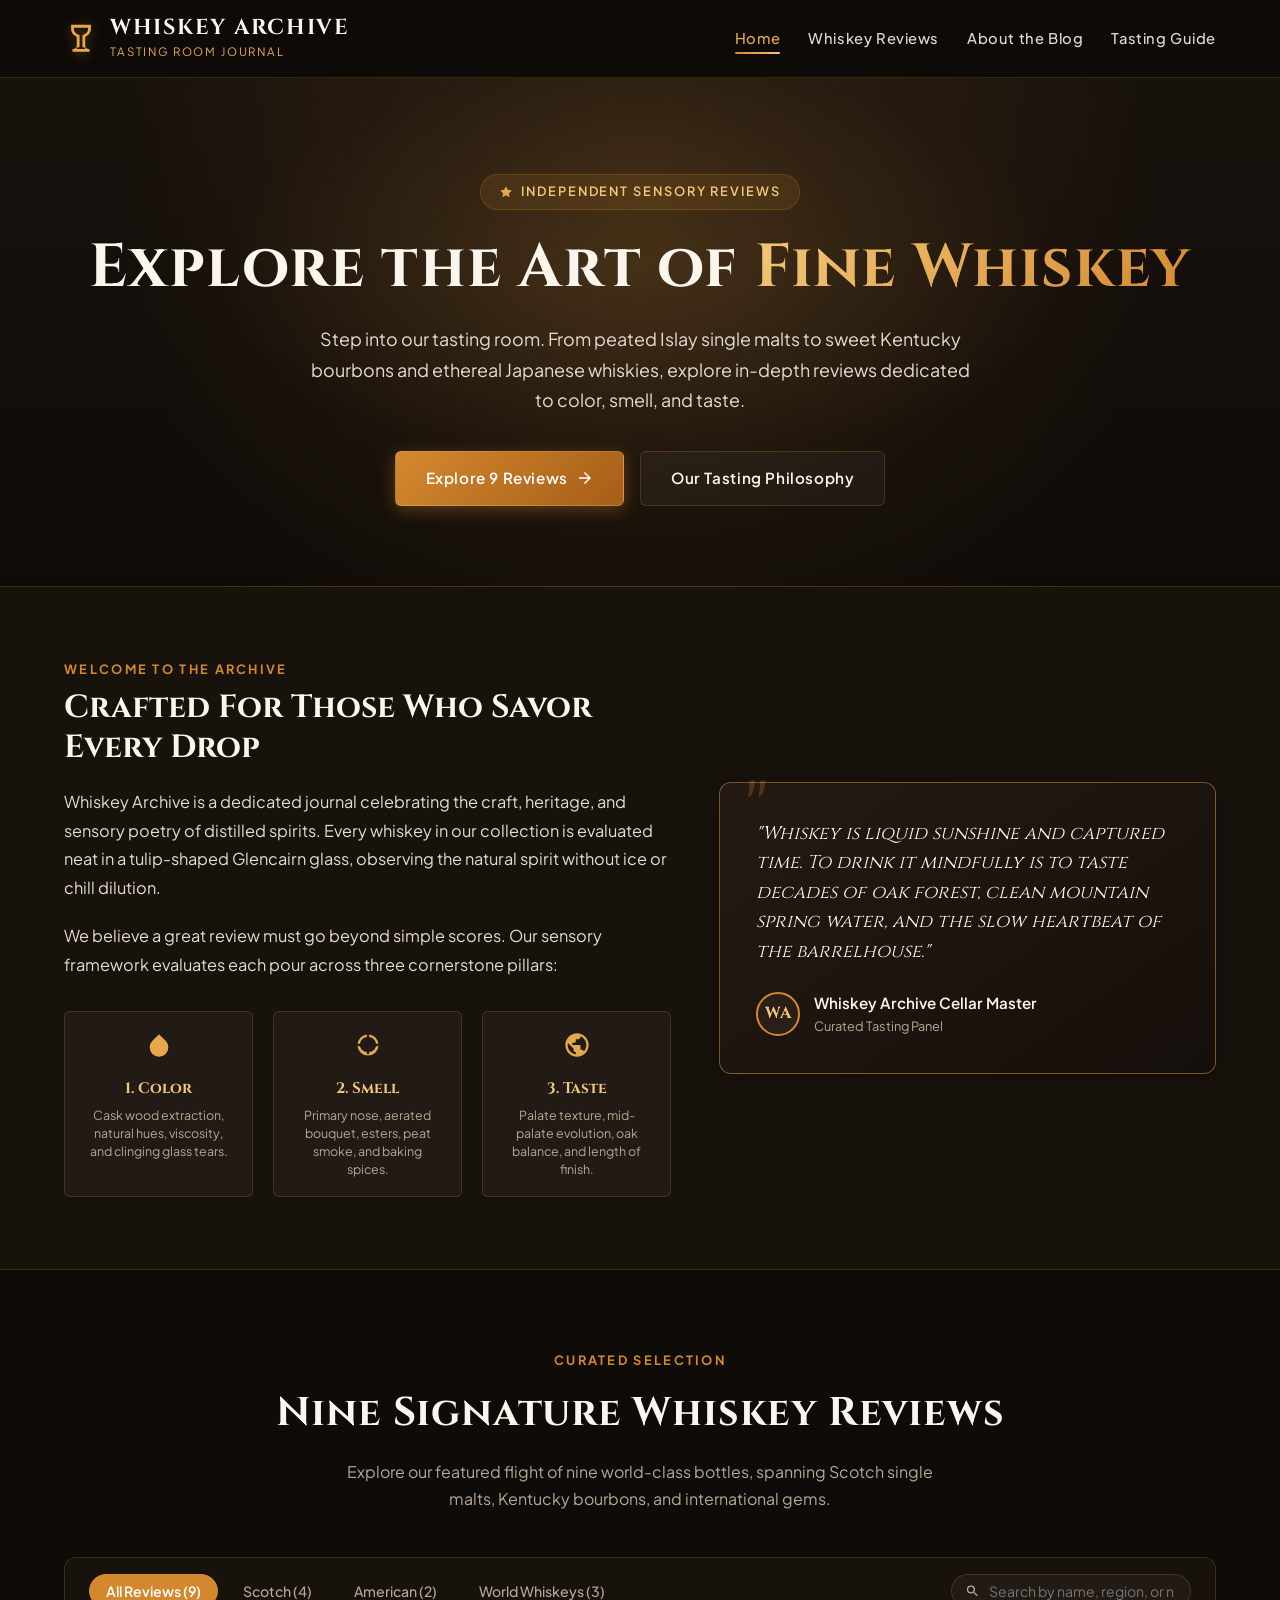
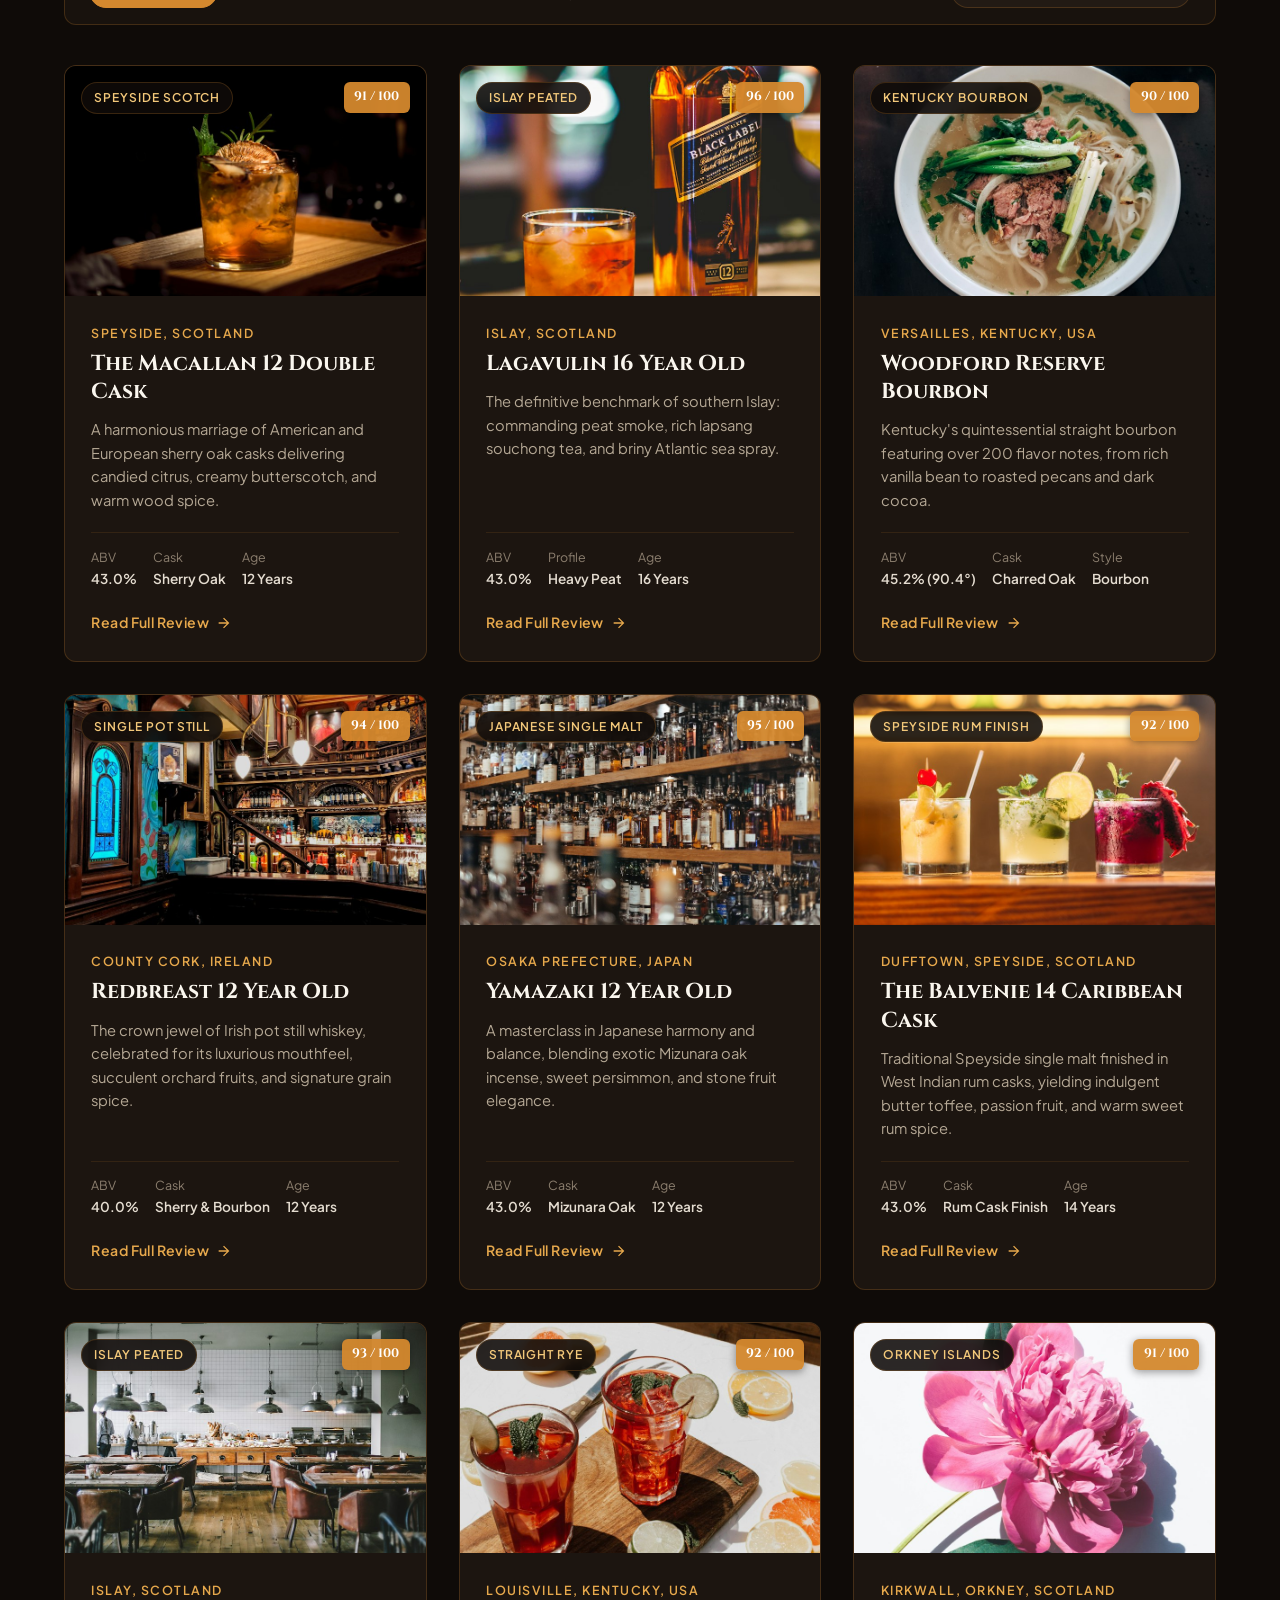
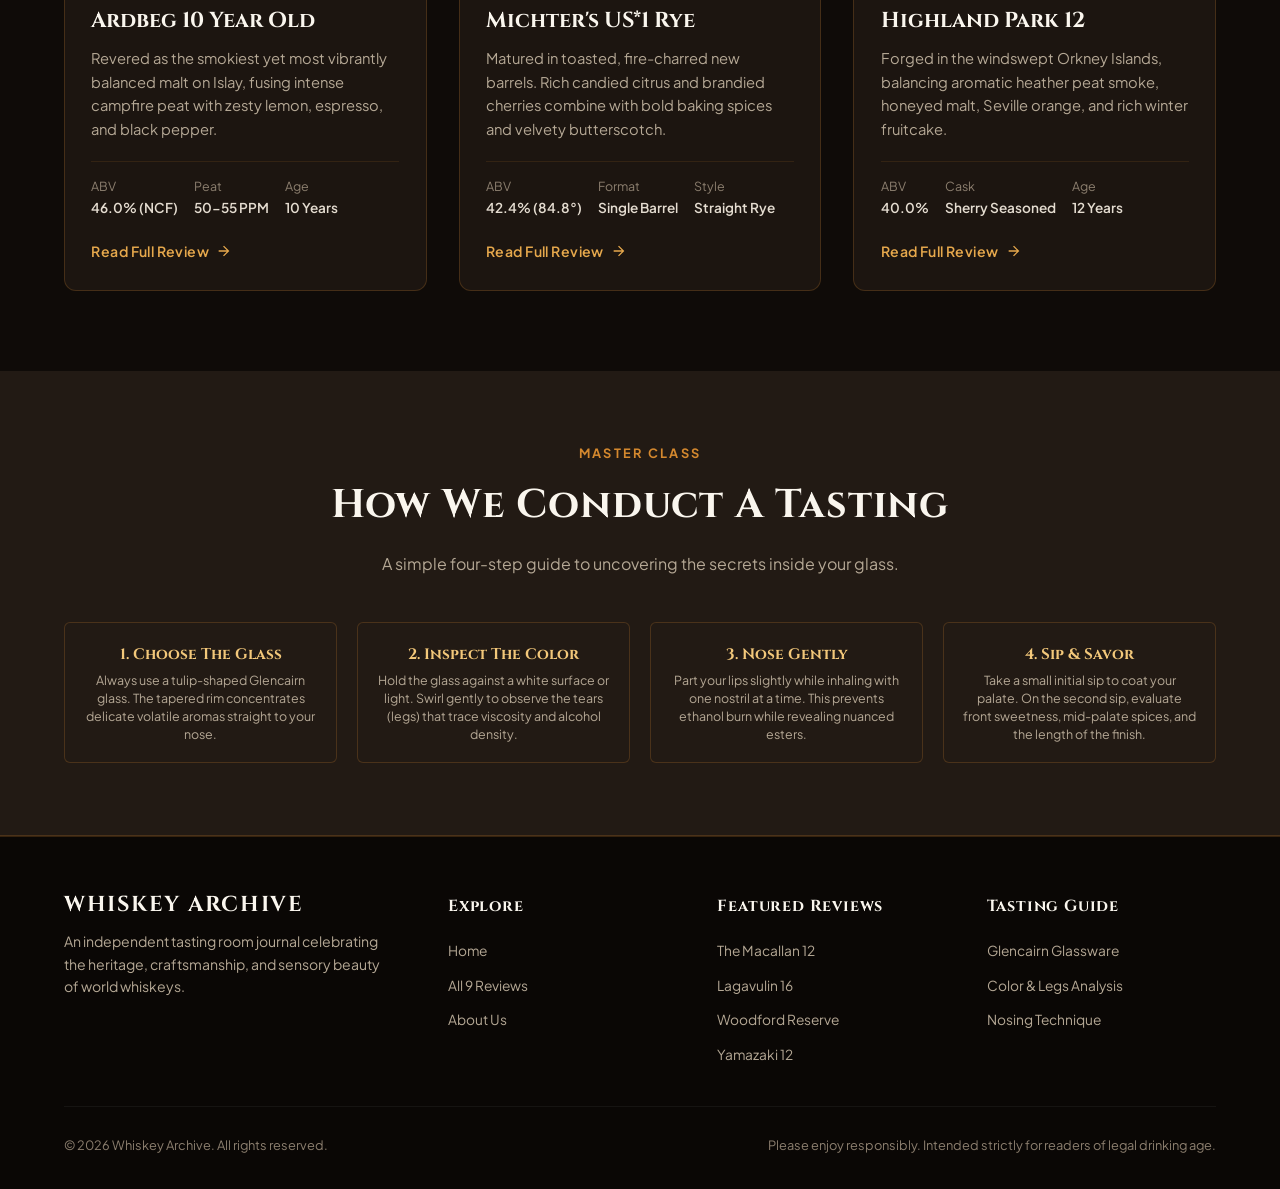
==== index.html @ 22181109 "Build responsive whiskey review blog with landing page and 9 reviews" ====
<!DOCTYPE html>
<html lang="en">
<head>
  <meta charset="UTF-8">
  <meta name="viewport" content="width=device-width, initial-scale=1.0">
  <title>Whiskey Archive | The Curated Tasting Room Journal</title>
  <meta name="description" content="A warm, refined whiskey review blog celebrating world whiskies. Discover nine comprehensive tasting evaluations analyzing appearance, aromas, and flavors.">
  <link rel="stylesheet" href="css/styles.css">
</head>
<body>

  <!-- Site Header -->
  <header class="site-header">
    <div class="container header-inner">
      <a href="index.html" class="brand-link">
        <svg class="brand-icon" viewBox="0 0 24 24">
          <path d="M5 2h14v3c0 2.2-1.3 4.2-3.3 5.1L15 10.5V17c0 1.1.9 2 2 2h1v2H6v-2h1c1.1 0 2-.9 2-2v-6.5l-.7-.4C6.3 9.2 5 7.2 5 5V2zm2 2v1c0 1.5.9 2.8 2.2 3.5l1.8.9V17c0 .6-.4 1-1 1H9v1h6v-1h-1c-.6 0-1-.4-1-1V9.4l1.8-.9C16.1 7.8 17 6.5 17 5V4H7z"/>
        </svg>
        <div class="brand-text">
          <span class="brand-title">WHISKEY ARCHIVE</span>
          <span class="brand-subtitle">Tasting Room Journal</span>
        </div>
      </a>

      <button class="mobile-toggle" aria-label="Toggle Navigation Menu" aria-expanded="false">
        <svg viewBox="0 0 24 24" stroke-width="2" fill="none">
          <path d="M4 6h16M4 12h16M4 18h16" stroke-linecap="round"/>
        </svg>
      </button>

      <nav class="main-nav">
        <ul class="nav-links">
          <li><a href="index.html" class="nav-link active">Home</a></li>
          <li><a href="#reviews" class="nav-link">Whiskey Reviews</a></li>
          <li><a href="#intro" class="nav-link">About the Blog</a></li>
          <li><a href="#tasting-guide" class="nav-link">Tasting Guide</a></li>
        </ul>
      </nav>
    </div>
  </header>

  <main>
    <!-- Welcoming Hero Section -->
    <section class="hero">
      <div class="hero-bg-accent"></div>
      <div class="container" style="position: relative; z-index: 2;">
        <div class="hero-tagline">
          <svg viewBox="0 0 24 24"><path d="M12 2L15.09 8.26L22 9.27L17 14.14L18.18 21.02L12 17.77L5.82 21.02L7 14.14L2 9.27L8.91 8.26L12 2Z"/></svg>
          Independent Sensory Reviews
        </div>
        <h1 class="hero-title">
          Explore the Art of <span>Fine Whiskey</span>
        </h1>
        <p class="hero-description">
          Step into our tasting room. From peated Islay single malts to sweet Kentucky bourbons and ethereal Japanese whiskies, explore in-depth reviews dedicated to color, smell, and taste.
        </p>
        <div class="hero-actions">
          <a href="#reviews" class="btn btn-primary">
            Explore 9 Reviews
            <svg style="width: 18px; height: 18px; fill: currentColor;" viewBox="0 0 24 24"><path d="M12 4l-1.41 1.41L16.17 11H4v2h12.17l-5.58 5.59L12 20l8-8z"/></svg>
          </a>
          <a href="#intro" class="btn btn-secondary">Our Tasting Philosophy</a>
        </div>
      </div>
    </section>

    <!-- Brief Introduction Section -->
    <section class="intro-section" id="intro">
      <div class="container">
        <div class="intro-grid">
          <div class="intro-content">
            <span class="section-label">Welcome to the Archive</span>
            <h2>Crafted For Those Who Savor Every Drop</h2>
            <p>
              Whiskey Archive is a dedicated journal celebrating the craft, heritage, and sensory poetry of distilled spirits. Every whiskey in our collection is evaluated neat in a tulip-shaped Glencairn glass, observing the natural spirit without ice or chill dilution.
            </p>
            <p>
              We believe a great review must go beyond simple scores. Our sensory framework evaluates each pour across three cornerstone pillars:
            </p>

            <div class="tasting-pillars">
              <div class="pillar-item">
                <svg class="pillar-icon" viewBox="0 0 24 24"><path d="M12 2.69l5.66 5.66a8 8 0 1 1-11.31 0z"/></svg>
                <div class="pillar-title">1. Color</div>
                <div class="pillar-desc">Cask wood extraction, natural hues, viscosity, and clinging glass tears.</div>
              </div>

              <div class="pillar-item">
                <svg class="pillar-icon" viewBox="0 0 24 24"><path d="M12 3a9 9 0 0 0-9 9c0 4.97 4.03 9 9 9s9-4.03 9-9a9 9 0 0 0-9-9zm1 14.93V19a1 1 0 0 1-2 0v-1.07A7.002 7.002 0 0 1 5.07 13H4a1 1 0 0 1 0-2h1.07A7.002 7.002 0 0 1 11 5.07V4a1 1 0 0 1 2 0v1.07A7.002 7.002 0 0 1 18.93 11H20a1 1 0 0 1 0 2h-1.07A7.002 7.002 0 0 1 13 17.93z"/></svg>
                <div class="pillar-title">2. Smell</div>
                <div class="pillar-desc">Primary nose, aerated bouquet, esters, peat smoke, and baking spices.</div>
              </div>

              <div class="pillar-item">
                <svg class="pillar-icon" viewBox="0 0 24 24"><path d="M12 2C6.48 2 2 6.48 2 12s4.48 10 10 10 10-4.48 10-10S17.52 2 12 2zm-1 17.93c-3.95-.49-7-3.85-7-7.93 0-.62.08-1.21.21-1.79L9 15v1c0 1.1.9 2 2 2v1.93zm6.9-2.54c-.26-.81-1-1.39-1.9-1.39h-1v-3c0-.55-.45-1-1-1H8v-2h2c.55 0 1-.45 1-1V7h2c1.1 0 2-.9 2-2v-.41c2.93 1.19 5 4.06 5 7.41 0 2.08-.8 3.97-2.1 5.39z"/></svg>
                <div class="pillar-title">3. Taste</div>
                <div class="pillar-desc">Palate texture, mid-palate evolution, oak balance, and length of finish.</div>
              </div>
            </div>
          </div>

          <aside class="intro-highlight-card">
            <p class="quote-text">
              "Whiskey is liquid sunshine and captured time. To drink it mindfully is to taste decades of oak forest, clean mountain spring water, and the slow heartbeat of the barrelhouse."
            </p>
            <div class="quote-author">
              <div class="quote-avatar">WA</div>
              <div class="quote-meta">
                <h4>Whiskey Archive Cellar Master</h4>
                <p>Curated Tasting Panel</p>
              </div>
            </div>
          </aside>
        </div>
      </div>
    </section>

    <!-- Clearly Organized Grid of Nine Review Cards -->
    <section class="reviews-section" id="reviews">
      <div class="container">
        <div class="section-header">
          <span class="section-label">Curated Selection</span>
          <h2 class="section-title">Nine Signature Whiskey Reviews</h2>
          <p class="section-subtitle">
            Explore our featured flight of nine world-class bottles, spanning Scotch single malts, Kentucky bourbons, and international gems.
          </p>
        </div>

        <!-- Filter & Search Controls -->
        <div class="filter-bar">
          <div class="filter-pills">
            <button class="filter-btn active" data-filter="all">All Reviews (9)</button>
            <button class="filter-btn" data-filter="scotch">Scotch (4)</button>
            <button class="filter-btn" data-filter="american">American (2)</button>
            <button class="filter-btn" data-filter="world">World Whiskeys (3)</button>
          </div>

          <div class="filter-search">
            <svg class="search-icon" viewBox="0 0 24 24"><path d="M15.5 14h-.79l-.28-.27A6.471 6.471 0 0 0 16 9.5 6.5 6.5 0 1 0 9.5 16c1.61 0 3.09-.59 4.23-1.57l.27.28v.79l5 4.99L20.49 19l-4.99-5zm-6 0C7.01 14 5 11.99 5 9.5S7.01 5 9.5 5 14 7.01 14 9.5 11.99 14 9.5 14z"/></svg>
            <input type="text" id="whiskeySearch" class="search-input" placeholder="Search by name, region, or note..." aria-label="Search reviews">
          </div>
        </div>

        <!-- The 9 Review Cards Grid -->
        <div class="reviews-grid">

          <!-- Card 1: The Macallan 12 Double Cask -->
          <article class="review-card" data-category="scotch" data-origin="Speyside, Scotland" data-tags="macallan sherry butterscotch honey single malt">
            <div class="card-img-wrap">
              <span class="card-badge">Speyside Scotch</span>
              <span class="card-rating-badge">91 / 100</span>
              <img class="card-img" src="images/macallan-12.jpg" alt="A glass and bottle of The Macallan 12 Year Old Double Cask Scotch" loading="lazy" onerror="this.onerror=null; this.src='images/placeholder.svg';">
            </div>
            <div class="card-body">
              <span class="card-origin">Speyside, Scotland</span>
              <h3 class="card-title">
                <a href="reviews/macallan-12.html">The Macallan 12 Double Cask</a>
              </h3>
              <p class="card-excerpt">
                A harmonious marriage of American and European sherry oak casks delivering candied citrus, creamy butterscotch, and warm wood spice.
              </p>
              <div class="card-specs">
                <div class="spec-item">
                  <span>ABV</span>
                  <strong>43.0%</strong>
                </div>
                <div class="spec-item">
                  <span>Cask</span>
                  <strong>Sherry Oak</strong>
                </div>
                <div class="spec-item">
                  <span>Age</span>
                  <strong>12 Years</strong>
                </div>
              </div>
              <div class="card-footer">
                <a href="reviews/macallan-12.html" class="card-link">
                  Read Full Review
                  <svg viewBox="0 0 24 24"><path d="M12 4l-1.41 1.41L16.17 11H4v2h12.17l-5.58 5.59L12 20l8-8z"/></svg>
                </a>
              </div>
            </div>
          </article>

          <!-- Card 2: Lagavulin 16 Year Old -->
          <article class="review-card" data-category="scotch" data-origin="Islay, Scotland" data-tags="lagavulin islay peat smoke maritime brine single malt">
            <div class="card-img-wrap">
              <span class="card-badge">Islay Peated</span>
              <span class="card-rating-badge">96 / 100</span>
              <img class="card-img" src="images/lagavulin-16.jpg" alt="Lagavulin 16 Year Old Scotch dram in dramatic warm tasting room lighting" loading="lazy" onerror="this.onerror=null; this.src='images/placeholder.svg';">
            </div>
            <div class="card-body">
              <span class="card-origin">Islay, Scotland</span>
              <h3 class="card-title">
                <a href="reviews/lagavulin-16.html">Lagavulin 16 Year Old</a>
              </h3>
              <p class="card-excerpt">
                The definitive benchmark of southern Islay: commanding peat smoke, rich lapsang souchong tea, and briny Atlantic sea spray.
              </p>
              <div class="card-specs">
                <div class="spec-item">
                  <span>ABV</span>
                  <strong>43.0%</strong>
                </div>
                <div class="spec-item">
                  <span>Profile</span>
                  <strong>Heavy Peat</strong>
                </div>
                <div class="spec-item">
                  <span>Age</span>
                  <strong>16 Years</strong>
                </div>
              </div>
              <div class="card-footer">
                <a href="reviews/lagavulin-16.html" class="card-link">
                  Read Full Review
                  <svg viewBox="0 0 24 24"><path d="M12 4l-1.41 1.41L16.17 11H4v2h12.17l-5.58 5.59L12 20l8-8z"/></svg>
                </a>
              </div>
            </div>
          </article>

          <!-- Card 3: Woodford Reserve -->
          <article class="review-card" data-category="american" data-origin="Kentucky, USA" data-tags="woodford reserve bourbon caramel vanilla oak kentucky">
            <div class="card-img-wrap">
              <span class="card-badge">Kentucky Bourbon</span>
              <span class="card-rating-badge">90 / 100</span>
              <img class="card-img" src="images/woodford-reserve.jpg" alt="Woodford Reserve Distiller's Select Bourbon poured in a rocks glass" loading="lazy" onerror="this.onerror=null; this.src='images/placeholder.svg';">
            </div>
            <div class="card-body">
              <span class="card-origin">Versailles, Kentucky, USA</span>
              <h3 class="card-title">
                <a href="reviews/woodford-reserve.html">Woodford Reserve Bourbon</a>
              </h3>
              <p class="card-excerpt">
                Kentucky's quintessential straight bourbon featuring over 200 flavor notes, from rich vanilla bean to roasted pecans and dark cocoa.
              </p>
              <div class="card-specs">
                <div class="spec-item">
                  <span>ABV</span>
                  <strong>45.2% (90.4°)</strong>
                </div>
                <div class="spec-item">
                  <span>Cask</span>
                  <strong>Charred Oak</strong>
                </div>
                <div class="spec-item">
                  <span>Style</span>
                  <strong>Bourbon</strong>
                </div>
              </div>
              <div class="card-footer">
                <a href="reviews/woodford-reserve.html" class="card-link">
                  Read Full Review
                  <svg viewBox="0 0 24 24"><path d="M12 4l-1.41 1.41L16.17 11H4v2h12.17l-5.58 5.59L12 20l8-8z"/></svg>
                </a>
              </div>
            </div>
          </article>

          <!-- Card 4: Redbreast 12 Year Old -->
          <article class="review-card" data-category="world" data-origin="County Cork, Ireland" data-tags="redbreast irish pot still fruit sherry midleton">
            <div class="card-img-wrap">
              <span class="card-badge">Single Pot Still</span>
              <span class="card-rating-badge">94 / 100</span>
              <img class="card-img" src="images/redbreast-12.jpg" alt="A glass of Redbreast 12 Year Old Single Pot Still Irish Whiskey" loading="lazy" onerror="this.onerror=null; this.src='images/placeholder.svg';">
            </div>
            <div class="card-body">
              <span class="card-origin">County Cork, Ireland</span>
              <h3 class="card-title">
                <a href="reviews/redbreast-12.html">Redbreast 12 Year Old</a>
              </h3>
              <p class="card-excerpt">
                The crown jewel of Irish pot still whiskey, celebrated for its luxurious mouthfeel, succulent orchard fruits, and signature grain spice.
              </p>
              <div class="card-specs">
                <div class="spec-item">
                  <span>ABV</span>
                  <strong>40.0%</strong>
                </div>
                <div class="spec-item">
                  <span>Cask</span>
                  <strong>Sherry &amp; Bourbon</strong>
                </div>
                <div class="spec-item">
                  <span>Age</span>
                  <strong>12 Years</strong>
                </div>
              </div>
              <div class="card-footer">
                <a href="reviews/redbreast-12.html" class="card-link">
                  Read Full Review
                  <svg viewBox="0 0 24 24"><path d="M12 4l-1.41 1.41L16.17 11H4v2h12.17l-5.58 5.59L12 20l8-8z"/></svg>
                </a>
              </div>
            </div>
          </article>

          <!-- Card 5: Yamazaki 12 Year Old -->
          <article class="review-card" data-category="world" data-origin="Osaka, Japan" data-tags="yamazaki suntory japanese single malt mizunara sandalwood peach">
            <div class="card-img-wrap">
              <span class="card-badge">Japanese Single Malt</span>
              <span class="card-rating-badge">95 / 100</span>
              <img class="card-img" src="images/yamazaki-12.jpg" alt="Yamazaki 12 Year Old Japanese Whisky neat in elegant glassware" loading="lazy" onerror="this.onerror=null; this.src='images/placeholder.svg';">
            </div>
            <div class="card-body">
              <span class="card-origin">Osaka Prefecture, Japan</span>
              <h3 class="card-title">
                <a href="reviews/yamazaki-12.html">Yamazaki 12 Year Old</a>
              </h3>
              <p class="card-excerpt">
                A masterclass in Japanese harmony and balance, blending exotic Mizunara oak incense, sweet persimmon, and stone fruit elegance.
              </p>
              <div class="card-specs">
                <div class="spec-item">
                  <span>ABV</span>
                  <strong>43.0%</strong>
                </div>
                <div class="spec-item">
                  <span>Cask</span>
                  <strong>Mizunara Oak</strong>
                </div>
                <div class="spec-item">
                  <span>Age</span>
                  <strong>12 Years</strong>
                </div>
              </div>
              <div class="card-footer">
                <a href="reviews/yamazaki-12.html" class="card-link">
                  Read Full Review
                  <svg viewBox="0 0 24 24"><path d="M12 4l-1.41 1.41L16.17 11H4v2h12.17l-5.58 5.59L12 20l8-8z"/></svg>
                </a>
              </div>
            </div>
          </article>

          <!-- Card 6: The Balvenie 14 Caribbean Cask -->
          <article class="review-card" data-category="scotch" data-origin="Speyside, Scotland" data-tags="balvenie caribbean rum cask speyside toffee tropical sweet">
            <div class="card-img-wrap">
              <span class="card-badge">Speyside Rum Finish</span>
              <span class="card-rating-badge">92 / 100</span>
              <img class="card-img" src="images/balvenie-14-caribbean.jpg" alt="The Balvenie 14 Caribbean Cask neat pour in a warm tasting room" loading="lazy" onerror="this.onerror=null; this.src='images/placeholder.svg';">
            </div>
            <div class="card-body">
              <span class="card-origin">Dufftown, Speyside, Scotland</span>
              <h3 class="card-title">
                <a href="reviews/balvenie-14-caribbean.html">The Balvenie 14 Caribbean Cask</a>
              </h3>
              <p class="card-excerpt">
                Traditional Speyside single malt finished in West Indian rum casks, yielding indulgent butter toffee, passion fruit, and warm sweet rum spice.
              </p>
              <div class="card-specs">
                <div class="spec-item">
                  <span>ABV</span>
                  <strong>43.0%</strong>
                </div>
                <div class="spec-item">
                  <span>Cask</span>
                  <strong>Rum Cask Finish</strong>
                </div>
                <div class="spec-item">
                  <span>Age</span>
                  <strong>14 Years</strong>
                </div>
              </div>
              <div class="card-footer">
                <a href="reviews/balvenie-14-caribbean.html" class="card-link">
                  Read Full Review
                  <svg viewBox="0 0 24 24"><path d="M12 4l-1.41 1.41L16.17 11H4v2h12.17l-5.58 5.59L12 20l8-8z"/></svg>
                </a>
              </div>
            </div>
          </article>

          <!-- Card 7: Ardbeg 10 Year Old -->
          <article class="review-card" data-category="scotch" data-origin="Islay, Scotland" data-tags="ardbeg islay peat smoke lemon lime espresso non-chill filtered">
            <div class="card-img-wrap">
              <span class="card-badge">Islay Peated</span>
              <span class="card-rating-badge">93 / 100</span>
              <img class="card-img" src="images/ardbeg-10.jpg" alt="A glass of Ardbeg 10 Year Old Islay Single Malt Whisky" loading="lazy" onerror="this.onerror=null; this.src='images/placeholder.svg';">
            </div>
            <div class="card-body">
              <span class="card-origin">Islay, Scotland</span>
              <h3 class="card-title">
                <a href="reviews/ardbeg-10.html">Ardbeg 10 Year Old</a>
              </h3>
              <p class="card-excerpt">
                Revered as the smokiest yet most vibrantly balanced malt on Islay, fusing intense campfire peat with zesty lemon, espresso, and black pepper.
              </p>
              <div class="card-specs">
                <div class="spec-item">
                  <span>ABV</span>
                  <strong>46.0% (NCF)</strong>
                </div>
                <div class="spec-item">
                  <span>Peat</span>
                  <strong>50-55 PPM</strong>
                </div>
                <div class="spec-item">
                  <span>Age</span>
                  <strong>10 Years</strong>
                </div>
              </div>
              <div class="card-footer">
                <a href="reviews/ardbeg-10.html" class="card-link">
                  Read Full Review
                  <svg viewBox="0 0 24 24"><path d="M12 4l-1.41 1.41L16.17 11H4v2h12.17l-5.58 5.59L12 20l8-8z"/></svg>
                </a>
              </div>
            </div>
          </article>

          <!-- Card 8: Michter's US*1 Single Barrel Rye -->
          <article class="review-card" data-category="american" data-origin="Kentucky, USA" data-tags="michters rye whiskey kentucky single barrel cinnamon spice cherry">
            <div class="card-img-wrap">
              <span class="card-badge">Straight Rye</span>
              <span class="card-rating-badge">92 / 100</span>
              <img class="card-img" src="images/michters-us1-rye.jpg" alt="Michter's US*1 Single Barrel Rye in a tumbler glass" loading="lazy" onerror="this.onerror=null; this.src='images/placeholder.svg';">
            </div>
            <div class="card-body">
              <span class="card-origin">Louisville, Kentucky, USA</span>
              <h3 class="card-title">
                <a href="reviews/michters-us1-rye.html">Michter's US*1 Rye</a>
              </h3>
              <p class="card-excerpt">
                Matured in toasted, fire-charred new barrels. Rich candied citrus and brandied cherries combine with bold baking spices and velvety butterscotch.
              </p>
              <div class="card-specs">
                <div class="spec-item">
                  <span>ABV</span>
                  <strong>42.4% (84.8°)</strong>
                </div>
                <div class="spec-item">
                  <span>Format</span>
                  <strong>Single Barrel</strong>
                </div>
                <div class="spec-item">
                  <span>Style</span>
                  <strong>Straight Rye</strong>
                </div>
              </div>
              <div class="card-footer">
                <a href="reviews/michters-us1-rye.html" class="card-link">
                  Read Full Review
                  <svg viewBox="0 0 24 24"><path d="M12 4l-1.41 1.41L16.17 11H4v2h12.17l-5.58 5.59L12 20l8-8z"/></svg>
                </a>
              </div>
            </div>
          </article>

          <!-- Card 9: Highland Park 12 "Viking Honour" -->
          <article class="review-card" data-category="scotch" data-origin="Orkney, Scotland" data-tags="highland park orkney heather honey floral peat sherry fruitcake">
            <div class="card-img-wrap">
              <span class="card-badge">Orkney Islands</span>
              <span class="card-rating-badge">91 / 100</span>
              <img class="card-img" src="images/highland-park-12.jpg" alt="Highland Park 12 Viking Honour glass poured neat in tasting room" loading="lazy" onerror="this.onerror=null; this.src='images/placeholder.svg';">
            </div>
            <div class="card-body">
              <span class="card-origin">Kirkwall, Orkney, Scotland</span>
              <h3 class="card-title">
                <a href="reviews/highland-park-12.html">Highland Park 12</a>
              </h3>
              <p class="card-excerpt">
                Forged in the windswept Orkney Islands, balancing aromatic heather peat smoke, honeyed malt, Seville orange, and rich winter fruitcake.
              </p>
              <div class="card-specs">
                <div class="spec-item">
                  <span>ABV</span>
                  <strong>40.0%</strong>
                </div>
                <div class="spec-item">
                  <span>Cask</span>
                  <strong>Sherry Seasoned</strong>
                </div>
                <div class="spec-item">
                  <span>Age</span>
                  <strong>12 Years</strong>
                </div>
              </div>
              <div class="card-footer">
                <a href="reviews/highland-park-12.html" class="card-link">
                  Read Full Review
                  <svg viewBox="0 0 24 24"><path d="M12 4l-1.41 1.41L16.17 11H4v2h12.17l-5.58 5.59L12 20l8-8z"/></svg>
                </a>
              </div>
            </div>
          </article>

        </div>
      </div>
    </section>

    <!-- Tasting Room Guide Section -->
    <section class="intro-section" id="tasting-guide" style="background-color: var(--bg-surface-elevated);">
      <div class="container">
        <div class="section-header">
          <span class="section-label">Master Class</span>
          <h2 class="section-title">How We Conduct A Tasting</h2>
          <p class="section-subtitle">A simple four-step guide to uncovering the secrets inside your glass.</p>
        </div>

        <div class="tasting-pillars" style="grid-template-columns: repeat(auto-fit, minmax(240px, 1fr));">
          <div class="pillar-item">
            <div class="pillar-title">1. Choose The Glass</div>
            <div class="pillar-desc">Always use a tulip-shaped Glencairn glass. The tapered rim concentrates delicate volatile aromas straight to your nose.</div>
          </div>
          <div class="pillar-item">
            <div class="pillar-title">2. Inspect The Color</div>
            <div class="pillar-desc">Hold the glass against a white surface or light. Swirl gently to observe the tears (legs) that trace viscosity and alcohol density.</div>
          </div>
          <div class="pillar-item">
            <div class="pillar-title">3. Nose Gently</div>
            <div class="pillar-desc">Part your lips slightly while inhaling with one nostril at a time. This prevents ethanol burn while revealing nuanced esters.</div>
          </div>
          <div class="pillar-item">
            <div class="pillar-title">4. Sip &amp; Savor</div>
            <div class="pillar-desc">Take a small initial sip to coat your palate. On the second sip, evaluate front sweetness, mid-palate spices, and the length of the finish.</div>
          </div>
        </div>
      </div>
    </section>
  </main>

  <!-- Site Footer -->
  <footer class="site-footer">
    <div class="container">
      <div class="footer-grid">
        <div class="footer-brand">
          <a href="index.html" class="brand-link">
            <span class="brand-title">WHISKEY ARCHIVE</span>
          </a>
          <p>An independent tasting room journal celebrating the heritage, craftsmanship, and sensory beauty of world whiskeys.</p>
        </div>
        <div class="footer-column">
          <h4>Explore</h4>
          <ul class="footer-links">
            <li><a href="index.html">Home</a></li>
            <li><a href="#reviews">All 9 Reviews</a></li>
            <li><a href="#intro">About Us</a></li>
          </ul>
        </div>
        <div class="footer-column">
          <h4>Featured Reviews</h4>
          <ul class="footer-links">
            <li><a href="reviews/macallan-12.html">The Macallan 12</a></li>
            <li><a href="reviews/lagavulin-16.html">Lagavulin 16</a></li>
            <li><a href="reviews/woodford-reserve.html">Woodford Reserve</a></li>
            <li><a href="reviews/yamazaki-12.html">Yamazaki 12</a></li>
          </ul>
        </div>
        <div class="footer-column">
          <h4>Tasting Guide</h4>
          <ul class="footer-links">
            <li><a href="#tasting-guide">Glencairn Glassware</a></li>
            <li><a href="#tasting-guide">Color &amp; Legs Analysis</a></li>
            <li><a href="#tasting-guide">Nosing Technique</a></li>
          </ul>
        </div>
      </div>
      <div class="footer-bottom">
        <p>&copy; 2026 Whiskey Archive. All rights reserved.</p>
        <p class="footer-disclaimer">Please enjoy responsibly. Intended strictly for readers of legal drinking age.</p>
      </div>
    </div>
  </footer>

  <script src="js/main.js"></script>
</body>
</html>
---- css/styles.css ----
/* ==========================================================================
   WHISKEY REVIEWS - Warm & Refined Tasting Room Stylesheet
   ========================================================================== */

/* --- Google Fonts Import --- */
@import url('https://fonts.googleapis.com/css2?family=Cinzel:wght@500;600;700;800&family=Plus+Jakarta+Sans:ital,wght@0,300;0,400;0,500;0,600;0,700;1,400&display=swap');

/* --- Custom Properties / Color Palette --- */
:root {
  /* Warm Amber & Honey Accents */
  --amber-primary: #d4882e;
  --amber-light: #e6a84c;
  --amber-glow: #f3c87a;
  --amber-deep: #a65e18;
  --copper: #c86d3b;

  /* Charred Oak & Dark Accents */
  --bg-dark: #0f0b08;
  --bg-surface: #18120d;
  --bg-surface-elevated: #221a14;
  --bg-card: #1c1510;
  --bg-card-hover: #261d16;
  --border-subtle: rgba(212, 136, 46, 0.22);
  --border-strong: rgba(230, 168, 76, 0.45);

  /* Cream & Parchment Tones */
  --cream-pure: #ffffff;
  --cream-bright: #faf6ee;
  --cream-body: #e4dcd0;
  --cream-muted: #b5a895;
  --cream-dark: #8c7f6f;
  --parchment-bg: #fdfaf3;
  --parchment-border: #e3dac9;
  --text-dark: #231912;

  /* Sensory Callout Colors */
  --color-accent: #d9933b;
  --smell-accent: #cf7c48;
  --taste-accent: #bf5b30;

  /* Layout & Spacing */
  --max-width: 1200px;
  --radius-sm: 6px;
  --radius-md: 12px;
  --radius-lg: 18px;
  --shadow-subtle: 0 4px 20px rgba(0, 0, 0, 0.35);
  --shadow-hover: 0 12px 32px rgba(212, 136, 46, 0.18), 0 8px 24px rgba(0, 0, 0, 0.5);
  --transition: all 0.28s cubic-bezier(0.4, 0, 0.2, 1);
  --font-serif: 'Cinzel', Georgia, serif;
  --font-sans: 'Plus Jakarta Sans', system-ui, -apple-system, sans-serif;
}

/* --- Base & Reset --- */
*, *::before, *::after {
  box-sizing: border-box;
  margin: 0;
  padding: 0;
}

html {
  font-size: 16px;
  scroll-behavior: smooth;
}

body {
  font-family: var(--font-sans);
  background-color: var(--bg-dark);
  color: var(--cream-body);
  line-height: 1.68;
  -webkit-font-smoothing: antialiased;
  -moz-osx-font-smoothing: grayscale;
  min-height: 100vh;
  display: flex;
  flex-direction: column;
}

a {
  color: var(--amber-light);
  text-decoration: none;
  transition: var(--transition);
}

a:hover {
  color: var(--amber-glow);
}

img {
  max-width: 100%;
  height: auto;
  display: block;
}

/* Accessible focus ring */
:focus-visible {
  outline: 2px solid var(--amber-glow);
  outline-offset: 3px;
}

/* --- Container Utility --- */
.container {
  width: 100%;
  max-width: var(--max-width);
  margin-left: auto;
  margin-right: auto;
  padding-left: 1.5rem;
  padding-right: 1.5rem;
}

/* --- Header & Navigation --- */
.site-header {
  position: sticky;
  top: 0;
  z-index: 100;
  background-color: rgba(15, 11, 8, 0.94);
  backdrop-filter: blur(12px);
  -webkit-backdrop-filter: blur(12px);
  border-bottom: 1px solid var(--border-subtle);
  padding: 1rem 0;
  transition: var(--transition);
}

.header-inner {
  display: flex;
  align-items: center;
  justify-content: space-between;
  gap: 1.5rem;
}

.brand-link {
  display: flex;
  align-items: center;
  gap: 0.75rem;
  color: var(--cream-bright);
  text-decoration: none;
}

.brand-icon {
  width: 34px;
  height: 34px;
  fill: var(--amber-light);
  filter: drop-shadow(0 2px 6px rgba(212, 136, 46, 0.4));
  flex-shrink: 0;
}

.brand-text {
  display: flex;
  flex-direction: column;
}

.brand-title {
  font-family: var(--font-serif);
  font-size: 1.35rem;
  font-weight: 700;
  letter-spacing: 0.08em;
  color: var(--cream-bright);
  line-height: 1.1;
}

.brand-subtitle {
  font-size: 0.72rem;
  text-transform: uppercase;
  letter-spacing: 0.16em;
  color: var(--amber-light);
  margin-top: 2px;
}

.main-nav {
  display: flex;
  align-items: center;
}

.nav-links {
  list-style: none;
  display: flex;
  align-items: center;
  gap: 1.75rem;
}

.nav-link {
  font-family: var(--font-sans);
  font-size: 0.92rem;
  font-weight: 500;
  color: var(--cream-body);
  letter-spacing: 0.04em;
  position: relative;
  padding: 0.4rem 0;
}

.nav-link:hover,
.nav-link.active {
  color: var(--amber-light);
}

.nav-link.active::after {
  content: '';
  position: absolute;
  bottom: 0;
  left: 0;
  right: 0;
  height: 2px;
  background: linear-gradient(90deg, var(--amber-primary), var(--amber-glow));
  border-radius: 2px;
}

/* Mobile Nav Toggle */
.mobile-toggle {
  display: none;
  background: transparent;
  border: 1px solid var(--border-subtle);
  border-radius: var(--radius-sm);
  color: var(--cream-bright);
  padding: 0.5rem 0.65rem;
  cursor: pointer;
  transition: var(--transition);
}

.mobile-toggle:hover {
  background: var(--bg-surface-elevated);
  border-color: var(--amber-primary);
}

.mobile-toggle svg {
  display: block;
  width: 22px;
  height: 22px;
  stroke: currentColor;
}

/* --- Hero Section --- */
.hero {
  position: relative;
  padding: 6rem 0 5rem;
  background: radial-gradient(circle at 50% 25%, rgba(212, 136, 46, 0.15), transparent 70%),
              linear-gradient(180deg, var(--bg-surface) 0%, var(--bg-dark) 100%);
  border-bottom: 1px solid var(--border-subtle);
  overflow: hidden;
  text-align: center;
}

.hero-bg-accent {
  position: absolute;
  top: 0;
  left: 50%;
  transform: translateX(-50%);
  width: 800px;
  height: 380px;
  background: radial-gradient(ellipse at center, rgba(230, 168, 76, 0.12) 0%, rgba(15, 11, 8, 0) 75%);
  pointer-events: none;
}

.hero-tagline {
  display: inline-flex;
  align-items: center;
  gap: 0.5rem;
  background: rgba(212, 136, 46, 0.12);
  border: 1px solid var(--border-subtle);
  color: var(--amber-glow);
  font-family: var(--font-sans);
  font-size: 0.8rem;
  font-weight: 600;
  letter-spacing: 0.15em;
  text-transform: uppercase;
  padding: 0.4rem 1.1rem;
  border-radius: 50px;
  margin-bottom: 1.5rem;
}

.hero-tagline svg {
  width: 14px;
  height: 14px;
  fill: var(--amber-light);
}

.hero-title {
  font-family: var(--font-serif);
  font-size: clamp(2.4rem, 5vw, 3.8rem);
  font-weight: 700;
  line-height: 1.15;
  letter-spacing: 0.02em;
  color: var(--cream-bright);
  margin-bottom: 1.25rem;
}

.hero-title span {
  background: linear-gradient(135deg, var(--amber-glow), var(--amber-primary));
  -webkit-background-clip: text;
  -webkit-text-fill-color: transparent;
}

.hero-description {
  max-width: 680px;
  margin: 0 auto 2.2rem;
  font-size: 1.12rem;
  color: var(--cream-body);
  line-height: 1.7;
}

.hero-actions {
  display: flex;
  align-items: center;
  justify-content: center;
  gap: 1rem;
  flex-wrap: wrap;
}

.btn {
  display: inline-flex;
  align-items: center;
  gap: 0.5rem;
  padding: 0.85rem 1.85rem;
  font-size: 0.95rem;
  font-weight: 600;
  letter-spacing: 0.04em;
  border-radius: var(--radius-sm);
  cursor: pointer;
  transition: var(--transition);
  text-decoration: none;
  font-family: var(--font-sans);
}

.btn-primary {
  background: linear-gradient(135deg, var(--amber-primary), var(--amber-deep));
  color: #fff;
  border: 1px solid rgba(255, 255, 255, 0.15);
  box-shadow: 0 4px 16px rgba(212, 136, 46, 0.35);
}

.btn-primary:hover {
  background: linear-gradient(135deg, var(--amber-light), var(--amber-primary));
  box-shadow: 0 6px 22px rgba(212, 136, 46, 0.5);
  transform: translateY(-2px);
  color: #fff;
}

.btn-secondary {
  background: rgba(255, 255, 255, 0.04);
  color: var(--cream-bright);
  border: 1px solid var(--border-subtle);
}

.btn-secondary:hover {
  background: rgba(212, 136, 46, 0.12);
  border-color: var(--amber-light);
  color: var(--amber-glow);
  transform: translateY(-2px);
}

/* --- Section Dividers & Headers --- */
.section-header {
  text-align: center;
  margin-bottom: 2.75rem;
}

.section-label {
  font-family: var(--font-sans);
  font-size: 0.8rem;
  text-transform: uppercase;
  letter-spacing: 0.18em;
  color: var(--amber-primary);
  font-weight: 700;
  display: block;
  margin-bottom: 0.5rem;
}

.section-title {
  font-family: var(--font-serif);
  font-size: clamp(1.8rem, 3.2vw, 2.5rem);
  font-weight: 700;
  color: var(--cream-bright);
  letter-spacing: 0.02em;
}

.section-subtitle {
  max-width: 600px;
  margin: 0.75rem auto 0;
  font-size: 1rem;
  color: var(--cream-muted);
}

/* --- Introduction Section --- */
.intro-section {
  padding: 4.5rem 0;
  background-color: var(--bg-surface);
  border-bottom: 1px solid var(--border-subtle);
}

.intro-grid {
  display: grid;
  grid-template-columns: 1.1fr 0.9fr;
  gap: 3rem;
  align-items: center;
}

.intro-content h2 {
  font-family: var(--font-serif);
  font-size: 2rem;
  color: var(--cream-bright);
  margin-bottom: 1.25rem;
  line-height: 1.25;
}

.intro-content p {
  margin-bottom: 1.25rem;
  color: var(--cream-body);
  font-size: 1.02rem;
  line-height: 1.75;
}

.tasting-pillars {
  display: grid;
  grid-template-columns: repeat(3, 1fr);
  gap: 1.25rem;
  margin-top: 2rem;
}

.pillar-item {
  background: var(--bg-surface-elevated);
  border: 1px solid var(--border-subtle);
  border-radius: var(--radius-sm);
  padding: 1.15rem;
  text-align: center;
  transition: var(--transition);
}

.pillar-item:hover {
  border-color: var(--amber-light);
  transform: translateY(-3px);
}

.pillar-icon {
  width: 28px;
  height: 28px;
  margin: 0 auto 0.6rem;
  fill: var(--amber-light);
}

.pillar-title {
  font-family: var(--font-serif);
  font-size: 0.95rem;
  color: var(--amber-glow);
  font-weight: 700;
  margin-bottom: 0.25rem;
}

.pillar-desc {
  font-size: 0.78rem;
  color: var(--cream-muted);
  line-height: 1.45;
}

.intro-highlight-card {
  position: relative;
  background: linear-gradient(145deg, #241a13, #150f0b);
  border: 1px solid var(--border-strong);
  border-radius: var(--radius-md);
  padding: 2.25rem;
  box-shadow: var(--shadow-subtle);
}

.intro-highlight-card::before {
  content: '"';
  position: absolute;
  top: -10px;
  left: 24px;
  font-family: var(--font-serif);
  font-size: 5rem;
  color: var(--amber-primary);
  opacity: 0.25;
  line-height: 1;
}

.quote-text {
  font-family: var(--font-serif);
  font-style: italic;
  font-size: 1.15rem;
  color: var(--cream-bright);
  line-height: 1.6;
  margin-bottom: 1.5rem;
}

.quote-author {
  display: flex;
  align-items: center;
  gap: 0.85rem;
}

.quote-avatar {
  width: 44px;
  height: 44px;
  border-radius: 50%;
  border: 2px solid var(--amber-primary);
  background: #2a1f18;
  display: flex;
  align-items: center;
  justify-content: center;
  font-family: var(--font-serif);
  font-weight: 700;
  color: var(--amber-glow);
}

.quote-meta h4 {
  font-size: 0.95rem;
  color: var(--cream-bright);
  font-weight: 600;
}

.quote-meta p {
  font-size: 0.8rem;
  color: var(--cream-muted);
  margin-bottom: 0;
}

/* --- Filter & Search Controls --- */
.reviews-section {
  padding: 5rem 0;
}

.filter-bar {
  display: flex;
  flex-wrap: wrap;
  align-items: center;
  justify-content: space-between;
  gap: 1.25rem;
  margin-bottom: 2.5rem;
  background: var(--bg-surface);
  border: 1px solid var(--border-subtle);
  border-radius: var(--radius-md);
  padding: 1rem 1.5rem;
}

.filter-pills {
  display: flex;
  flex-wrap: wrap;
  gap: 0.5rem;
}

.filter-btn {
  background: transparent;
  border: 1px solid transparent;
  color: var(--cream-muted);
  font-family: var(--font-sans);
  font-size: 0.88rem;
  font-weight: 500;
  padding: 0.45rem 1rem;
  border-radius: 50px;
  cursor: pointer;
  transition: var(--transition);
}

.filter-btn:hover {
  color: var(--cream-bright);
  background: rgba(212, 136, 46, 0.1);
}

.filter-btn.active {
  background: var(--amber-primary);
  color: #fff;
  border-color: var(--amber-primary);
  font-weight: 600;
}

.filter-search {
  position: relative;
  min-width: 240px;
}

.search-input {
  width: 100%;
  background: var(--bg-surface-elevated);
  border: 1px solid var(--border-subtle);
  border-radius: 50px;
  padding: 0.45rem 1rem 0.45rem 2.3rem;
  font-family: var(--font-sans);
  font-size: 0.88rem;
  color: var(--cream-bright);
  transition: var(--transition);
}

.search-input:focus {
  outline: none;
  border-color: var(--amber-light);
  box-shadow: 0 0 0 3px rgba(212, 136, 46, 0.2);
}

.search-icon {
  position: absolute;
  left: 0.85rem;
  top: 50%;
  transform: translateY(-50%);
  width: 15px;
  height: 15px;
  fill: var(--cream-muted);
  pointer-events: none;
}

/* --- Review Cards Grid (9 Cards) --- */
.reviews-grid {
  display: grid;
  grid-template-columns: repeat(auto-fill, minmax(340px, 1fr));
  gap: 2rem;
}

.review-card {
  background-color: var(--bg-card);
  border: 1px solid var(--border-subtle);
  border-radius: var(--radius-md);
  overflow: hidden;
  display: flex;
  flex-direction: column;
  transition: var(--transition);
  position: relative;
}

.review-card:hover {
  transform: translateY(-6px);
  border-color: var(--border-strong);
  box-shadow: var(--shadow-hover);
  background-color: var(--bg-card-hover);
}

.card-img-wrap {
  position: relative;
  width: 100%;
  height: 230px;
  overflow: hidden;
  background-color: #120d09;
}

.card-img {
  width: 100%;
  height: 100%;
  object-fit: cover;
  object-position: center;
  transition: transform 0.6s cubic-bezier(0.2, 0, 0.2, 1);
}

.review-card:hover .card-img {
  transform: scale(1.06);
}

.card-badge {
  position: absolute;
  top: 1rem;
  left: 1rem;
  background: rgba(15, 11, 8, 0.88);
  backdrop-filter: blur(8px);
  -webkit-backdrop-filter: blur(8px);
  border: 1px solid var(--border-subtle);
  color: var(--amber-glow);
  font-size: 0.75rem;
  font-weight: 600;
  text-transform: uppercase;
  letter-spacing: 0.08em;
  padding: 0.3rem 0.75rem;
  border-radius: 50px;
  z-index: 2;
}

.card-rating-badge {
  position: absolute;
  top: 1rem;
  right: 1rem;
  background: rgba(212, 136, 46, 0.95);
  color: #fff;
  font-family: var(--font-serif);
  font-size: 0.78rem;
  font-weight: 700;
  padding: 0.3rem 0.65rem;
  border-radius: var(--radius-sm);
  z-index: 2;
  box-shadow: 0 2px 8px rgba(0, 0, 0, 0.4);
}

.card-body {
  padding: 1.65rem;
  display: flex;
  flex-direction: column;
  flex-grow: 1;
}

.card-origin {
  font-size: 0.78rem;
  text-transform: uppercase;
  letter-spacing: 0.12em;
  color: var(--amber-light);
  font-weight: 600;
  margin-bottom: 0.4rem;
}

.card-title {
  font-family: var(--font-serif);
  font-size: 1.35rem;
  font-weight: 700;
  line-height: 1.3;
  color: var(--cream-bright);
  margin-bottom: 0.75rem;
}

.card-title a {
  color: inherit;
  text-decoration: none;
}

.card-title a:hover {
  color: var(--amber-glow);
}

.card-excerpt {
  font-size: 0.92rem;
  color: var(--cream-muted);
  line-height: 1.6;
  margin-bottom: 1.25rem;
  flex-grow: 1;
}

.card-specs {
  display: flex;
  gap: 1rem;
  padding-top: 0.85rem;
  border-top: 1px solid rgba(212, 136, 46, 0.12);
  margin-bottom: 1.25rem;
}

.spec-item {
  font-size: 0.78rem;
  color: var(--cream-dark);
}

.spec-item strong {
  display: block;
  color: var(--cream-body);
  font-weight: 600;
  font-size: 0.85rem;
}

.card-footer {
  display: flex;
  align-items: center;
  justify-content: space-between;
}

.card-link {
  display: inline-flex;
  align-items: center;
  gap: 0.45rem;
  font-size: 0.88rem;
  font-weight: 600;
  color: var(--amber-light);
  letter-spacing: 0.03em;
}

.card-link svg {
  width: 16px;
  height: 16px;
  fill: currentColor;
  transition: transform 0.25s ease;
}

.card-link:hover svg,
.review-card:hover .card-link svg {
  transform: translateX(4px);
}

/* Fallback styling for images */
.img-fallback {
  width: 100%;
  height: 100%;
  object-fit: cover;
  background-color: var(--bg-surface-elevated);
}

/* --- Review Post Detail Page Styles --- */
.review-hero {
  padding: 4rem 0 3rem;
  background: radial-gradient(circle at 50% 10%, rgba(212, 136, 46, 0.12), transparent 70%),
              linear-gradient(180deg, var(--bg-surface) 0%, var(--bg-dark) 100%);
  border-bottom: 1px solid var(--border-subtle);
}

.back-link {
  display: inline-flex;
  align-items: center;
  gap: 0.5rem;
  font-size: 0.88rem;
  font-weight: 600;
  color: var(--cream-muted);
  margin-bottom: 1.75rem;
  transition: var(--transition);
}

.back-link:hover {
  color: var(--amber-light);
  transform: translateX(-4px);
}

.back-link svg {
  width: 16px;
  height: 16px;
  fill: currentColor;
}

.review-header-grid {
  display: grid;
  grid-template-columns: 1.15fr 0.85fr;
  gap: 3.5rem;
  align-items: center;
}

.review-meta-pills {
  display: flex;
  flex-wrap: wrap;
  gap: 0.6rem;
  margin-bottom: 1rem;
}

.meta-pill {
  font-size: 0.78rem;
  font-weight: 600;
  text-transform: uppercase;
  letter-spacing: 0.08em;
  padding: 0.3rem 0.8rem;
  border-radius: 50px;
  background: rgba(212, 136, 46, 0.12);
  border: 1px solid var(--border-subtle);
  color: var(--amber-glow);
}

.meta-pill.rating {
  background: var(--amber-primary);
  color: #fff;
  border-color: var(--amber-primary);
}

.post-title {
  font-family: var(--font-serif);
  font-size: clamp(2.2rem, 4.5vw, 3.2rem);
  font-weight: 700;
  line-height: 1.18;
  color: var(--cream-bright);
  margin-bottom: 1rem;
}

.post-lead {
  font-size: 1.15rem;
  color: var(--cream-body);
  line-height: 1.75;
  margin-bottom: 1.75rem;
}

.post-quick-specs {
  display: grid;
  grid-template-columns: repeat(auto-fit, minmax(110px, 1fr));
  gap: 1rem;
  background: var(--bg-surface);
  border: 1px solid var(--border-subtle);
  border-radius: var(--radius-md);
  padding: 1.25rem;
}

.spec-box span {
  display: block;
  font-size: 0.72rem;
  text-transform: uppercase;
  letter-spacing: 0.12em;
  color: var(--cream-dark);
  margin-bottom: 0.2rem;
}

.spec-box strong {
  display: block;
  font-size: 0.96rem;
  color: var(--amber-glow);
  font-weight: 600;
}

.post-image-container {
  position: relative;
  border-radius: var(--radius-lg);
  overflow: hidden;
  border: 1px solid var(--border-strong);
  box-shadow: 0 16px 40px rgba(0, 0, 0, 0.6);
  background-color: #120d09;
}

.post-image-container img {
  width: 100%;
  height: 480px;
  object-fit: cover;
  object-position: center;
  transition: transform 0.6s ease;
}

.post-image-container:hover img {
  transform: scale(1.03);
}

.post-image-caption {
  position: absolute;
  bottom: 0;
  left: 0;
  right: 0;
  padding: 0.85rem 1.25rem;
  background: linear-gradient(180deg, transparent 0%, rgba(15, 11, 8, 0.92) 100%);
  font-size: 0.8rem;
  color: var(--cream-muted);
  letter-spacing: 0.02em;
}

/* --- Tasting Room Sensory Profile Cards --- */
.tasting-notes-section {
  padding: 4.5rem 0;
}

.sensory-grid {
  display: grid;
  grid-template-columns: repeat(3, 1fr);
  gap: 1.75rem;
  margin-bottom: 3.5rem;
}

.sensory-card {
  background: var(--bg-card);
  border: 1px solid var(--border-subtle);
  border-radius: var(--radius-md);
  padding: 2rem;
  position: relative;
  transition: var(--transition);
  display: flex;
  flex-direction: column;
}

.sensory-card:hover {
  transform: translateY(-4px);
  border-color: var(--border-strong);
  box-shadow: var(--shadow-hover);
}

.sensory-header {
  display: flex;
  align-items: center;
  gap: 0.85rem;
  margin-bottom: 1.25rem;
  padding-bottom: 1rem;
  border-bottom: 1px solid rgba(212, 136, 46, 0.15);
}

.sensory-icon-wrap {
  width: 44px;
  height: 44px;
  border-radius: 50%;
  display: flex;
  align-items: center;
  justify-content: center;
  flex-shrink: 0;
}

.sensory-icon-wrap svg {
  width: 22px;
  height: 22px;
}

.sensory-card.color .sensory-icon-wrap {
  background: rgba(217, 147, 59, 0.15);
  fill: var(--color-accent);
}

.sensory-card.smell .sensory-icon-wrap {
  background: rgba(207, 124, 72, 0.15);
  fill: var(--smell-accent);
}

.sensory-card.taste .sensory-icon-wrap {
  background: rgba(191, 91, 48, 0.15);
  fill: var(--taste-accent);
}

.sensory-title-group h3 {
  font-family: var(--font-serif);
  font-size: 1.25rem;
  color: var(--cream-bright);
  font-weight: 700;
  line-height: 1.2;
}

.sensory-title-group span {
  font-size: 0.75rem;
  text-transform: uppercase;
  letter-spacing: 0.1em;
  color: var(--amber-light);
}

.sensory-summary {
  font-size: 1.05rem;
  font-weight: 600;
  color: var(--cream-bright);
  margin-bottom: 0.85rem;
  line-height: 1.45;
}

.sensory-description {
  font-size: 0.94rem;
  color: var(--cream-body);
  line-height: 1.7;
}

.sensory-tags {
  display: flex;
  flex-wrap: wrap;
  gap: 0.4rem;
  margin-top: 1.5rem;
  padding-top: 1rem;
  border-top: 1px dashed rgba(212, 136, 46, 0.12);
}

.sensory-tag {
  font-size: 0.74rem;
  color: var(--cream-muted);
  background: var(--bg-surface-elevated);
  padding: 0.25rem 0.65rem;
  border-radius: 50px;
  border: 1px solid rgba(255, 255, 255, 0.05);
}

/* --- Full Review Narrative Article --- */
.review-narrative-section {
  padding: 0 0 5rem;
}

.narrative-card {
  background: linear-gradient(180deg, var(--bg-surface) 0%, var(--bg-card) 100%);
  border: 1px solid var(--border-subtle);
  border-radius: var(--radius-lg);
  padding: 3rem;
  box-shadow: var(--shadow-subtle);
}

.narrative-card h3 {
  font-family: var(--font-serif);
  font-size: 1.75rem;
  color: var(--cream-bright);
  margin-bottom: 1.25rem;
  display: flex;
  align-items: center;
  gap: 0.75rem;
}

.narrative-card h3::before {
  content: '';
  display: inline-block;
  width: 5px;
  height: 24px;
  background: var(--amber-primary);
  border-radius: 2px;
}

.narrative-card p {
  font-size: 1.04rem;
  line-height: 1.8;
  color: var(--cream-body);
  margin-bottom: 1.5rem;
}

.verdict-box {
  background: rgba(212, 136, 46, 0.08);
  border-left: 4px solid var(--amber-primary);
  padding: 1.5rem;
  border-radius: 0 var(--radius-md) var(--radius-md) 0;
  margin-top: 2rem;
}

.verdict-box h4 {
  font-family: var(--font-serif);
  font-size: 1.15rem;
  color: var(--amber-glow);
  margin-bottom: 0.5rem;
}

.verdict-box p {
  margin-bottom: 0;
  font-size: 0.98rem;
  color: var(--cream-bright);
  font-style: italic;
}

/* Post Pagination / Navigation */
.post-navigation {
  display: flex;
  align-items: center;
  justify-content: space-between;
  gap: 1.5rem;
  margin-top: 3.5rem;
  padding-top: 2rem;
  border-top: 1px solid var(--border-subtle);
}

.nav-prev, .nav-next {
  display: flex;
  flex-direction: column;
  gap: 0.25rem;
  text-decoration: none;
  max-width: 45%;
}

.nav-next {
  text-align: right;
  align-items: flex-end;
}

.nav-direction-label {
  font-size: 0.75rem;
  text-transform: uppercase;
  letter-spacing: 0.12em;
  color: var(--amber-light);
  font-weight: 600;
  display: flex;
  align-items: center;
  gap: 0.4rem;
}

.nav-post-title {
  font-family: var(--font-serif);
  font-size: 1.05rem;
  color: var(--cream-bright);
  font-weight: 600;
  transition: var(--transition);
}

.nav-prev:hover .nav-post-title,
.nav-next:hover .nav-post-title {
  color: var(--amber-glow);
}

/* --- Footer --- */
.site-footer {
  margin-top: auto;
  background-color: #0a0705;
  border-top: 1px solid var(--border-subtle);
  padding: 3.5rem 0 2rem;
  font-size: 0.9rem;
}

.footer-grid {
  display: grid;
  grid-template-columns: 1.5fr repeat(3, 1fr);
  gap: 2.5rem;
  margin-bottom: 2.5rem;
}

.footer-brand p {
  color: var(--cream-muted);
  font-size: 0.88rem;
  line-height: 1.6;
  margin-top: 0.85rem;
  max-width: 320px;
}

.footer-column h4 {
  font-family: var(--font-serif);
  font-size: 1rem;
  color: var(--cream-bright);
  font-weight: 700;
  margin-bottom: 1.15rem;
  letter-spacing: 0.05em;
}

.footer-links {
  list-style: none;
  display: flex;
  flex-direction: column;
  gap: 0.65rem;
}

.footer-links a {
  color: var(--cream-muted);
  font-size: 0.86rem;
}

.footer-links a:hover {
  color: var(--amber-glow);
  padding-left: 4px;
}

.footer-bottom {
  padding-top: 1.75rem;
  border-top: 1px solid rgba(255, 255, 255, 0.05);
  display: flex;
  align-items: center;
  justify-content: space-between;
  gap: 1rem;
  flex-wrap: wrap;
  font-size: 0.8rem;
  color: var(--cream-dark);
}

.footer-disclaimer {
  max-width: 580px;
  line-height: 1.5;
}

/* --- Responsive Media Queries --- */
@media (max-width: 992px) {
  .intro-grid {
    grid-template-columns: 1fr;
    gap: 2.5rem;
  }

  .review-header-grid {
    grid-template-columns: 1fr;
    gap: 2.5rem;
  }

  .sensory-grid {
    grid-template-columns: 1fr;
    gap: 1.5rem;
  }

  .footer-grid {
    grid-template-columns: 1fr 1fr;
    gap: 2rem;
  }
}

@media (max-width: 768px) {
  .mobile-toggle {
    display: block;
  }

  .main-nav {
    position: fixed;
    top: 67px;
    left: 0;
    right: 0;
    background: rgba(15, 11, 8, 0.98);
    backdrop-filter: blur(16px);
    -webkit-backdrop-filter: blur(16px);
    border-bottom: 1px solid var(--border-subtle);
    padding: 1.5rem;
    display: none;
    box-shadow: 0 12px 24px rgba(0, 0, 0, 0.8);
  }

  .main-nav.is-open {
    display: block;
  }

  .nav-links {
    flex-direction: column;
    align-items: flex-start;
    gap: 1.25rem;
  }

  .tasting-pillars {
    grid-template-columns: 1fr;
  }

  .reviews-grid {
    grid-template-columns: 1fr;
  }

  .post-image-container img {
    height: 340px;
  }

  .narrative-card {
    padding: 1.75rem;
  }

  .post-navigation {
    flex-direction: column;
    align-items: stretch;
  }

  .nav-prev, .nav-next {
    max-width: 100%;
    align-items: flex-start;
    text-align: left;
  }

  .filter-bar {
    flex-direction: column;
    align-items: stretch;
  }

  .filter-search {
    width: 100%;
  }

  .footer-grid {
    grid-template-columns: 1fr;
  }
}
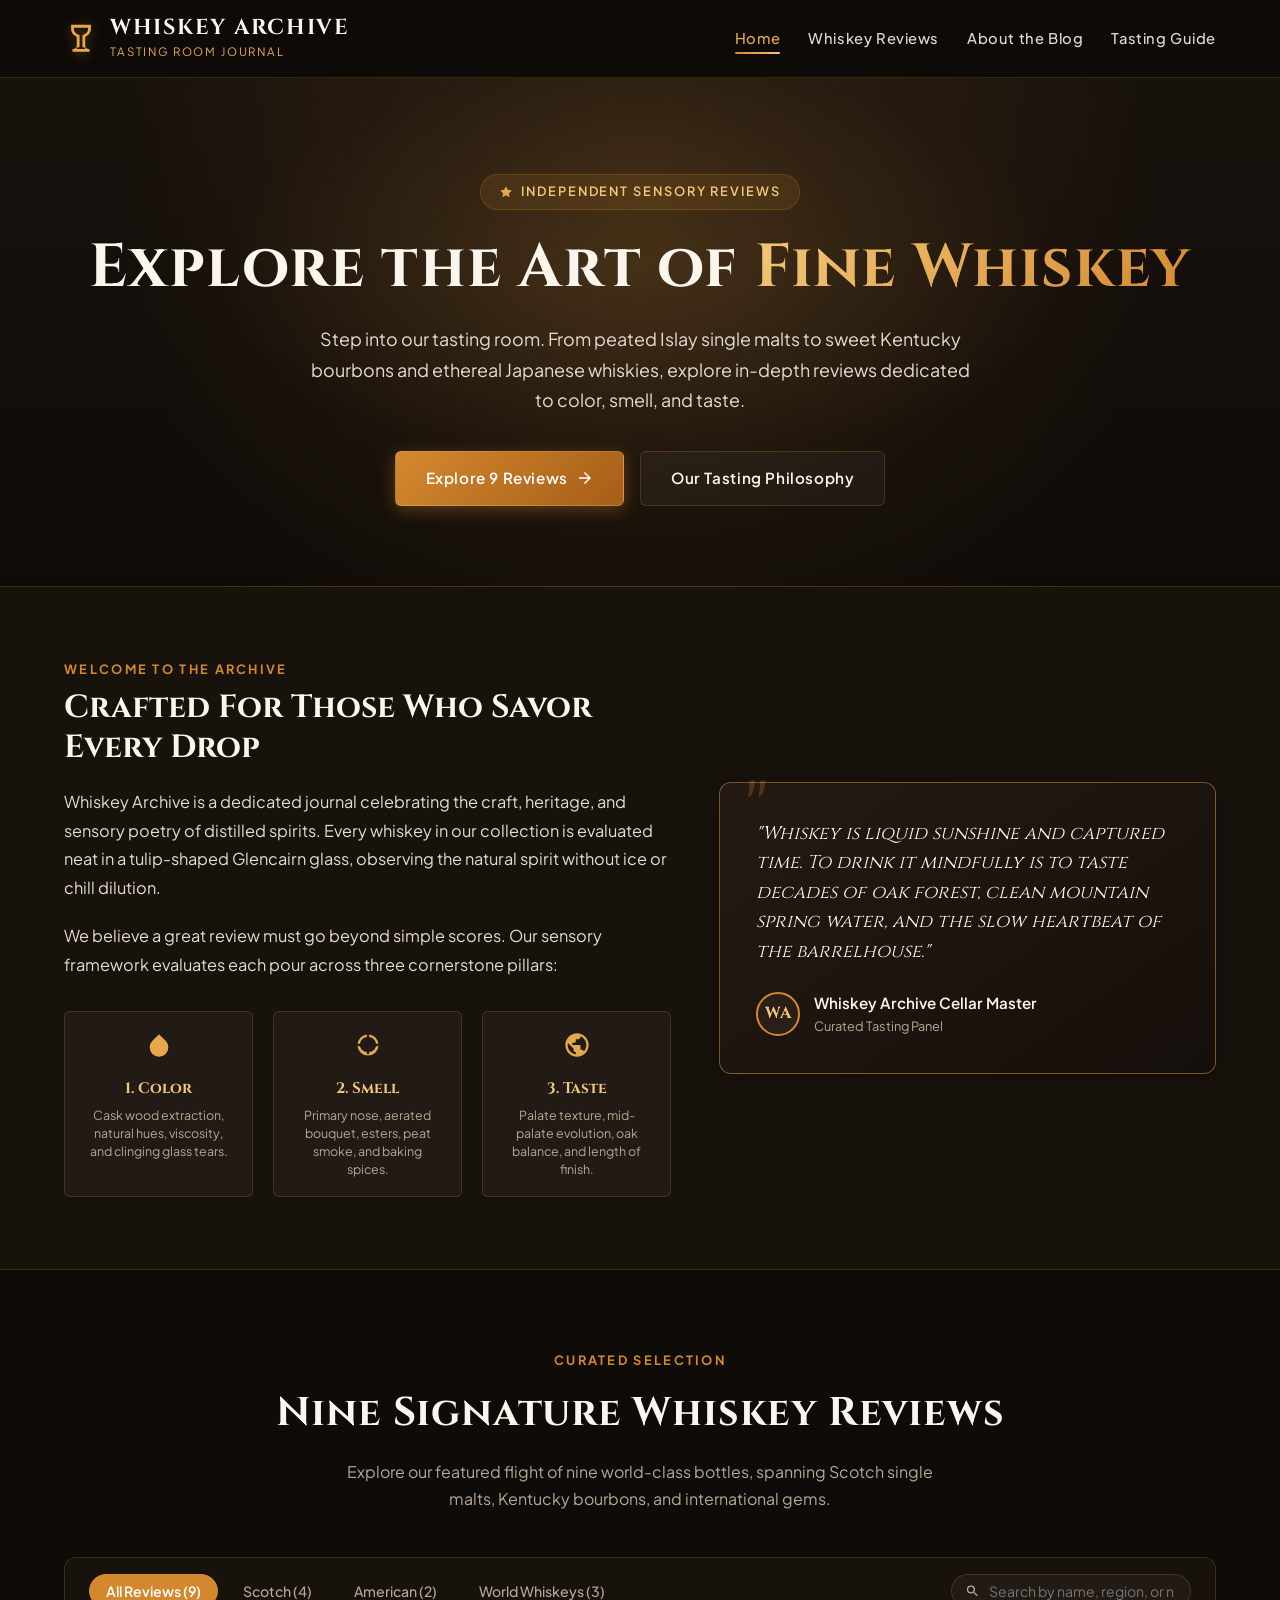
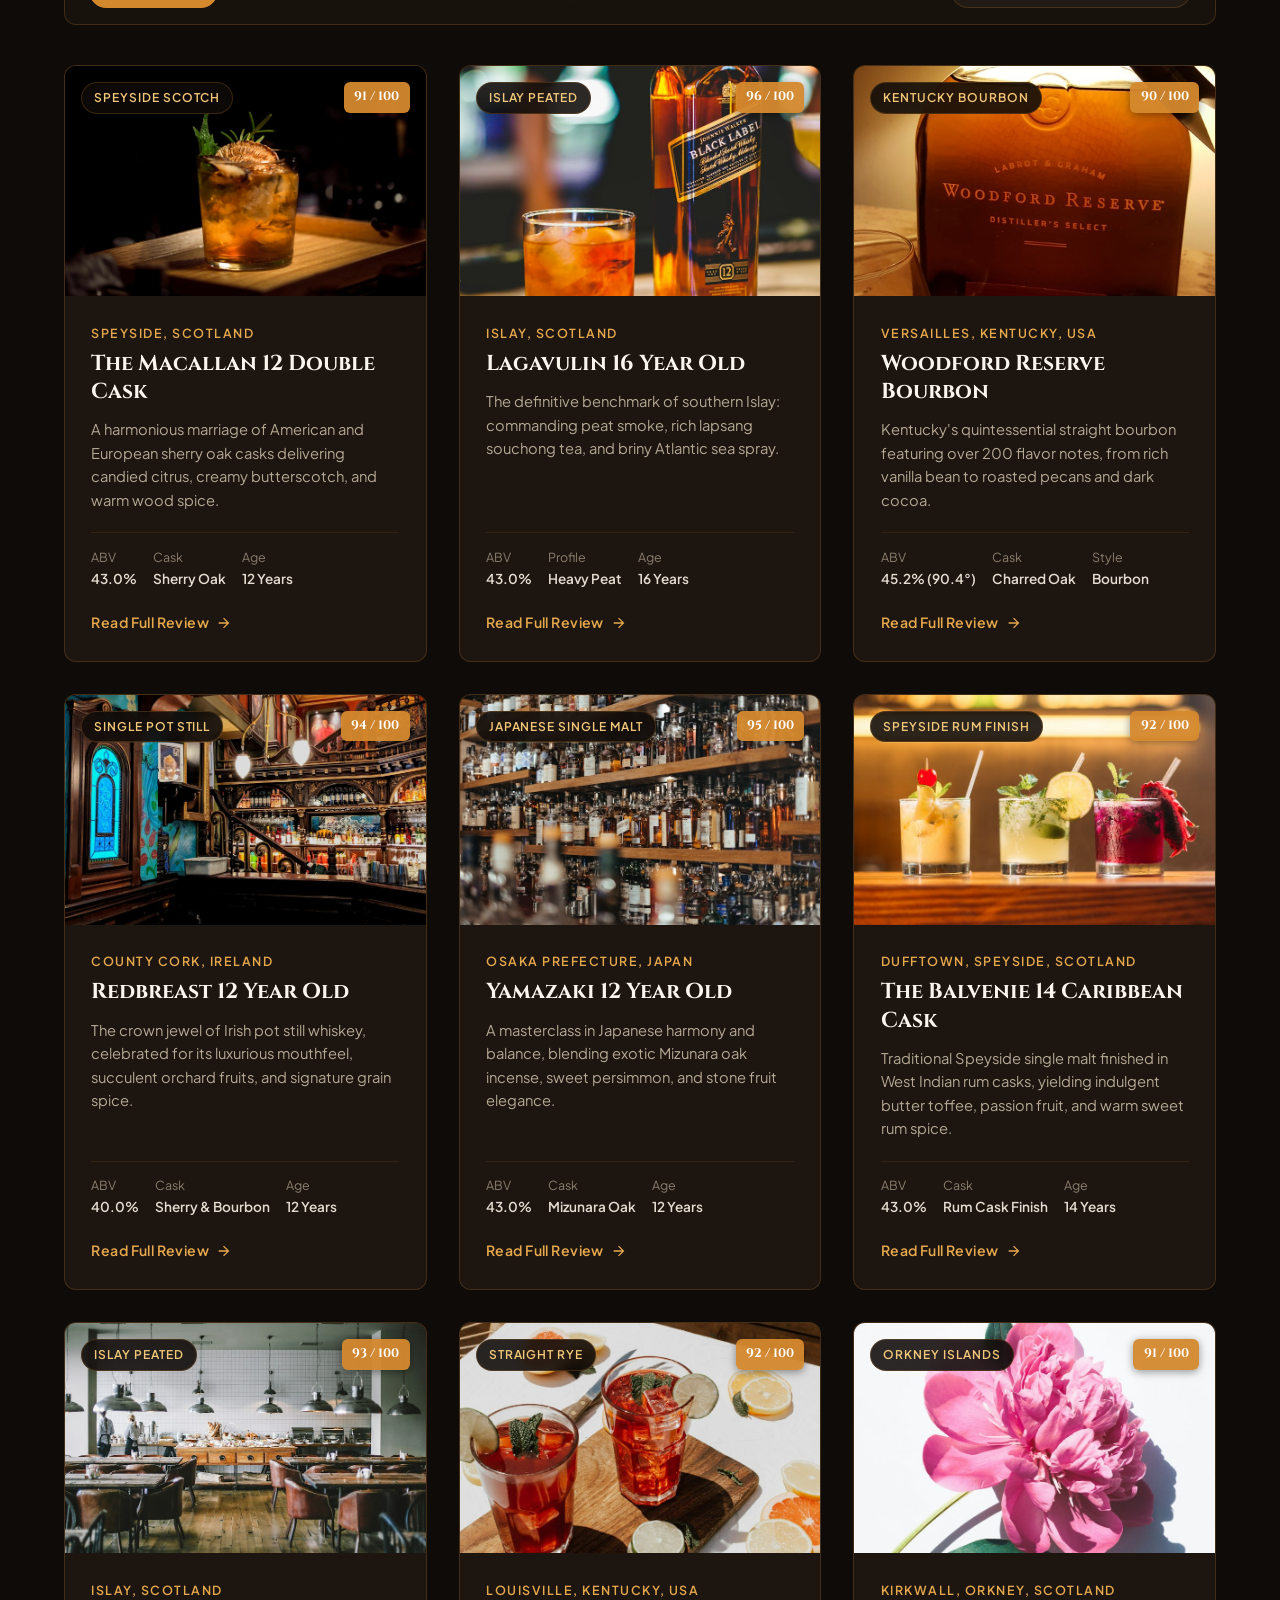
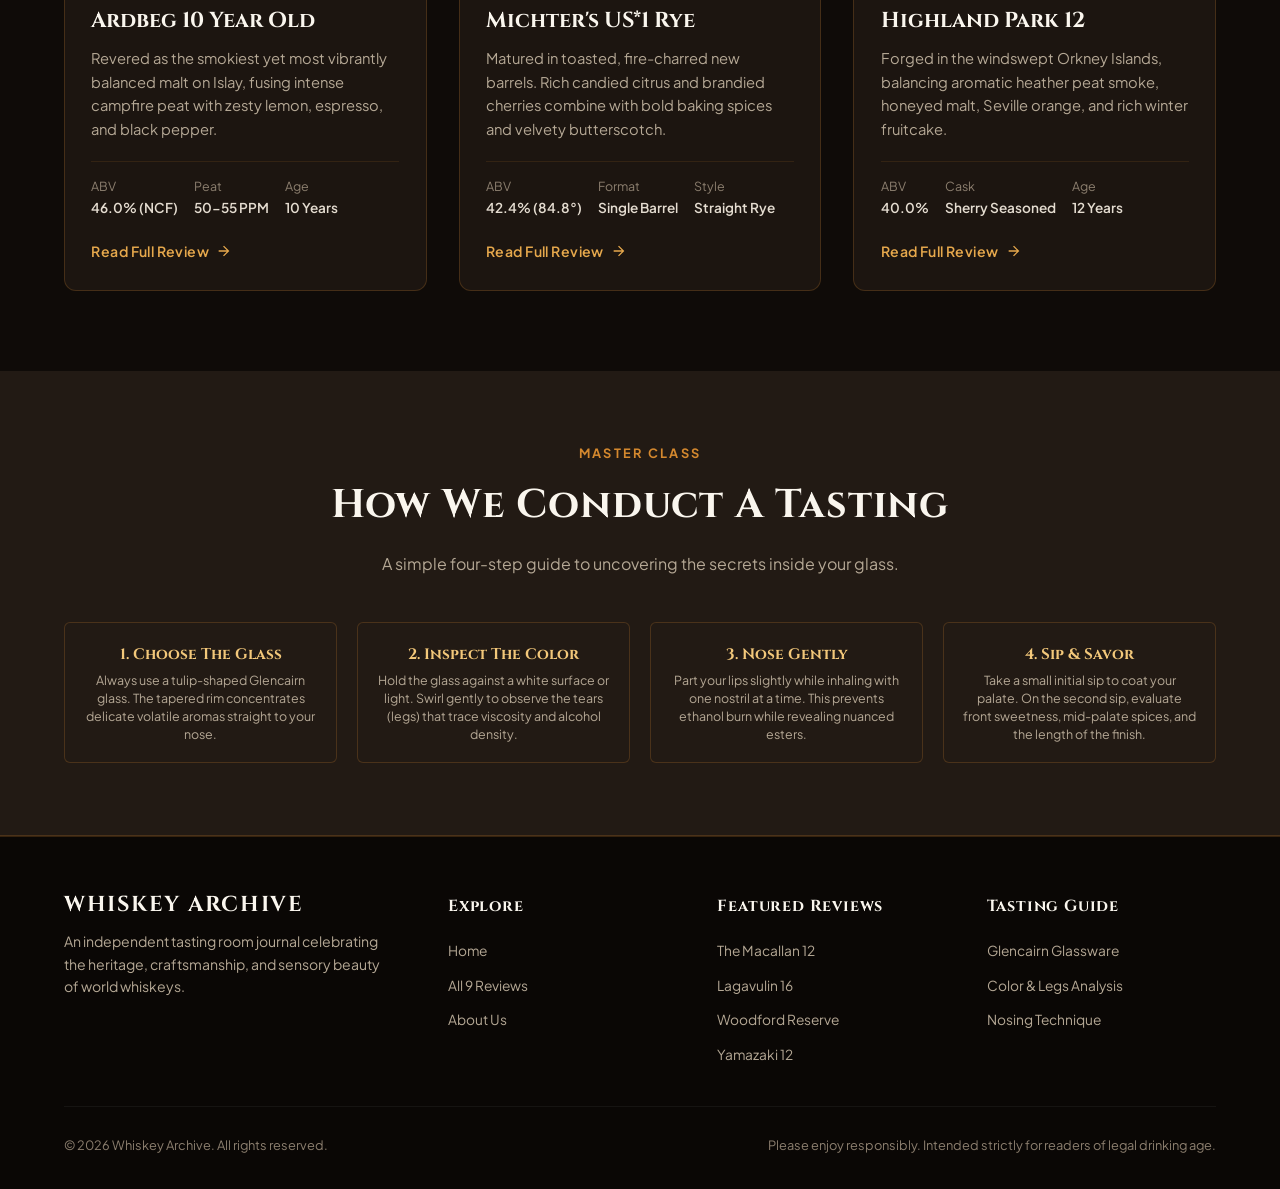
==== commit 4ee743ce: "Replace Woodford Reserve image with authentic Distiller's Select bottle image" ====
--- a/index.html
+++ b/index.html
@@ -225,7 +225,7 @@
             <div class="card-img-wrap">
               <span class="card-badge">Kentucky Bourbon</span>
               <span class="card-rating-badge">90 / 100</span>
-              <img class="card-img" src="images/woodford-reserve.jpg" alt="Woodford Reserve Distiller's Select Bourbon poured in a rocks glass" loading="lazy" onerror="this.onerror=null; this.src='images/placeholder.svg';">
+              <img class="card-img" src="images/woodford-reserve.jpg" alt="A bottle of Woodford Reserve Distiller's Select Kentucky Straight Bourbon Whiskey" loading="lazy" onerror="this.onerror=null; this.src='images/placeholder.svg';">
             </div>
             <div class="card-body">
               <span class="card-origin">Versailles, Kentucky, USA</span>
